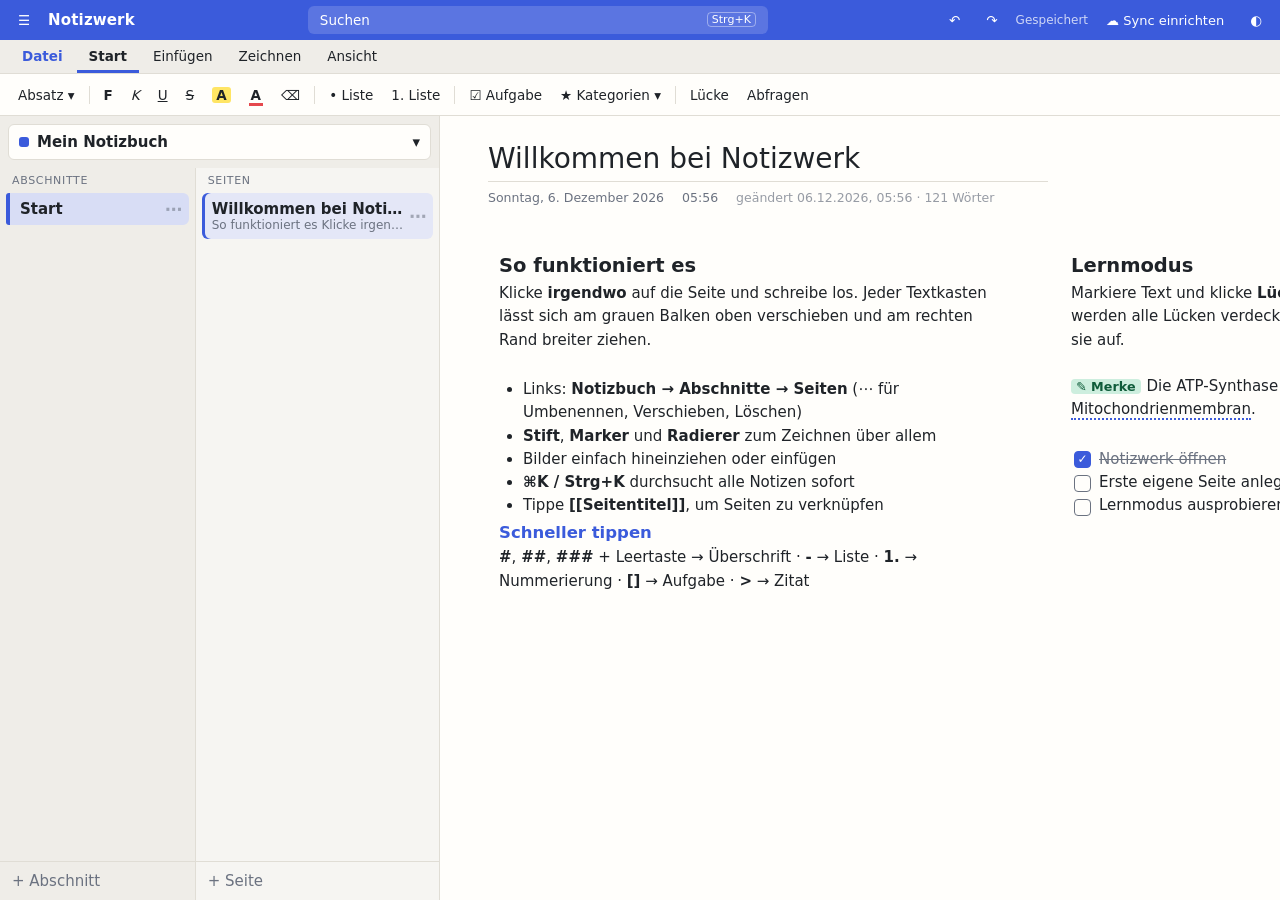
==== index.html @ b9c70dc5 "Große Erweiterung: PDF-Folien, Lasso, Rückgängig, Versionen, Zoom und mehr - PDF-Folien als Hintergr" ====
<!doctype html>
<html lang="de">
<head>
<meta charset="utf-8">
<meta name="viewport" content="width=device-width, initial-scale=1">
<title>Notizwerk</title>
<link rel="manifest" href="manifest.webmanifest">
<link rel="icon" href="icon.svg">
<link rel="apple-touch-icon" href="icon-180.png">
<meta name="apple-mobile-web-app-capable" content="yes">
<meta name="mobile-web-app-capable" content="yes">
<meta name="apple-mobile-web-app-title" content="Notizwerk">
<meta name="theme-color" content="#3b5bdb">
<link rel="stylesheet" href="style.css">
</head>
<body>
<div id="app">
  <header id="toolbar">
    <div id="appbar">
      <button data-act="nav" title="Navigation ein-/ausblenden">☰</button>
      <span class="brand">Notizwerk</span>
      <button id="searchBox" data-act="search" title="Alle Notizen durchsuchen">Suchen <kbd>⌘K</kbd></button>
      <button data-act="undo" title="Rückgängig (Strg/⌘+Z)">↶</button>
      <button data-act="redo" title="Wiederholen (Strg/⌘+Umschalt+Z)">↷</button>
      <span id="saveState"></span>
      <button id="syncBtn" data-act="sync" title="Synchronisation">☁ Sync</button>
      <button data-act="theme" title="Hell/Dunkel">◐</button>
    </div>
    <div id="tabs">
      <button data-act="file" class="file">Datei</button>
      <button data-act="tab" data-tab="start" class="on">Start</button>
      <button data-act="tab" data-tab="insert">Einfügen</button>
      <button data-act="tab" data-tab="draw">Zeichnen</button>
      <button data-act="tab" data-tab="view">Ansicht</button>
    </div>
    <div id="ribbon">
      <div class="rb" data-rb="start">
        <button data-act="para" title="Absatzformat">Absatz ▾</button>
        <span class="sep"></span>
        <button data-act="bold" title="Fett (Strg/⌘+B)"><b>F</b></button>
        <button data-act="italic" title="Kursiv (Strg/⌘+I)"><i>K</i></button>
        <button data-act="underline" title="Unterstrichen (Strg/⌘+U)"><u>U</u></button>
        <button data-act="strike" title="Durchgestrichen"><s>S</s></button>
        <button data-act="hilite" title="Hervorheben"><span class="ico-h">A</span></button>
        <button data-act="color" title="Textfarbe"><span class="ico-a">A</span></button>
        <button data-act="clear" title="Formatierung entfernen">⌫</button>
        <span class="sep"></span>
        <button data-act="ul" title="Aufzählung">• Liste</button>
        <button data-act="ol" title="Nummerierung">1. Liste</button>
        <span class="sep"></span>
        <button data-act="todo" title="Aufgabenliste">☑ Aufgabe</button>
        <button data-act="tag" title="Zeile markieren">★ Kategorien ▾</button>
        <span class="sep"></span>
        <button data-act="cloze" title="Markierten Text zur Lücke machen">Lücke</button>
        <button data-act="study" title="Lernmodus: Lücken verdecken">Abfragen</button>
      </div>
      <div class="rb" data-rb="insert" hidden>
        <button data-act="table" title="Tabelle einfügen">▦ Tabelle</button>
        <button data-act="image" title="Bild einfügen">▣ Bild</button>
        <button data-act="pdf" title="PDF oder Vorlesungsfolien als Hintergrund einfügen – zum Draufschreiben">▤ PDF-Folien</button>
        <button data-act="attach" title="Beliebige Datei anhängen">📎 Datei</button>
        <button data-act="audio" title="Tonaufnahme starten/stoppen">● Aufnahme</button>
        <button data-act="formula" title="Formel in LaTeX-Schreibweise">∑ Formel</button>
        <span class="sep"></span>
        <button data-act="link" title="Weblink">Link</button>
        <button data-act="plink" title="Auf eine andere Seite verlinken (oder [[Titel]] tippen)">Seitenlink</button>
        <span class="sep"></span>
        <button data-act="ocr" title="Text in den Bildern dieser Seite erkennen, damit die Suche ihn findet">Texterkennung</button>
        <span class="sep"></span>
        <button data-act="newpage" title="Neue Seite (Alt+N)">+ Neue Seite</button>
      </div>
      <div class="rb" data-rb="draw" hidden>
        <div class="grp seg" id="modes">
          <button data-act="mode" data-mode="text" class="on" title="Tippen und Auswählen (Esc)">Auswählen</button>
          <button data-act="mode" data-mode="pen" title="Stift">Stift</button>
          <button data-act="mode" data-mode="marker" title="Textmarker">Marker</button>
          <button data-act="mode" data-mode="erase" title="Radierer">Radierer</button>
          <button data-act="mode" data-mode="lasso" title="Gezeichnetes auswählen, verschieben, vergrößern">Lasso</button>
          <button data-act="shapes" title="Linie, Pfeil, Rechteck, Ellipse">Formen ▾</button>
        </div>
        <div class="grp" id="drawtools" hidden></div>
      </div>
      <div class="rb" data-rb="view" hidden>
        <button data-act="nav" title="Navigation ein-/ausblenden">☰ Navigation</button>
        <button data-act="paper" title="Seitenhintergrund">Hilfslinien ▾</button>
        <button data-act="theme" title="Hell/Dunkel">◐ Dunkler Modus</button>
        <span class="sep"></span>
        <button data-act="zoomout" title="Verkleinern">−</button>
        <button data-act="zoom0" id="zoomLbl" title="Zurück auf 100 %">100 %</button>
        <button data-act="zoomin" title="Vergrößern">+</button>
      </div>
    </div>
  </header>
  <div id="body">
    <nav id="nav">
      <button id="nbBtn"></button>
      <div class="cols">
        <div class="col"><div class="colhead">Abschnitte</div><div id="sections"></div><button class="add" id="addSec">+ Abschnitt</button></div>
        <div class="col"><div class="colhead">Seiten</div><div id="pages"></div><button class="add" id="addPage">+ Seite</button></div>
      </div>
    </nav>
    <main id="main">
      <div id="scroller">
        <div id="pagehead">
          <input id="title" placeholder="Unbenannte Seite" autocomplete="off">
          <div id="meta"></div>
        </div>
        <div id="zoombox"><div id="canvas"><svg id="ink"></svg></div></div>
        <div id="lockscreen"><p>🔒 Dieser Abschnitt ist gesperrt.</p><button class="primary" id="unlockBtn">Entsperren</button></div>
        <div id="backlinks"></div>
      </div>
    </main>
  </div>
</div>
<div id="overlay"></div>
<div id="toasts"></div>
<input type="file" id="imgFile" accept="image/*" multiple hidden>
<input type="file" id="pdfFile" accept="application/pdf,.pdf" hidden>
<input type="file" id="anyFile" multiple hidden>
<input type="file" id="jsonFile" accept=".json,application/json" hidden>
<script src="config.js"></script>
<script src="app.js"></script>
<script src="extras.js"></script>
<script src="sync.js"></script>
</body>
</html>
---- style.css ----
:root{
  --bg:#f6f5f2;--panel:#efede8;--paper:#fffefb;--fg:#1f2328;--mut:#6b7280;--line:#e0ddd5;
  --acc:#3b5bdb;--acc-soft:#e3e9ff;--bar:#3b5bdb;--danger:#d93843;--shadow:0 10px 40px rgba(20,20,40,.18);
  font-family:system-ui,-apple-system,"Segoe UI",Roboto,sans-serif;font-size:15px;color:var(--fg);
}
:root[data-theme=dark]{
  --bg:#15171b;--panel:#1b1e23;--paper:#1f2228;--fg:#e6e8eb;--mut:#939ba7;--line:#30343d;
  --acc:#8ea2ff;--acc-soft:#2a3158;--bar:#232a4d;--danger:#ff6b74;--shadow:0 10px 40px rgba(0,0,0,.55);
  color-scheme:dark;
}
*{box-sizing:border-box}
html,body{height:100%;margin:0;background:var(--bg);overflow:hidden}
button,input{font:inherit;color:inherit}
button{cursor:pointer;border:0;background:none;border-radius:6px;padding:5px 8px;white-space:nowrap}
button:hover{background:var(--line)}
kbd{font:inherit;font-size:11px;color:var(--mut);border:1px solid var(--line);border-radius:4px;padding:0 4px;margin-left:4px}
#app{display:flex;flex-direction:column;height:100%}

/* Toolbar */
#toolbar{background:var(--panel);border-bottom:1px solid var(--line);font-size:13.5px}
#appbar{display:flex;align-items:center;gap:10px;padding:6px 10px;background:var(--bar);color:#fff}
#appbar button:hover{background:rgba(255,255,255,.18)}
#appbar .brand{font-weight:650;font-size:15px;letter-spacing:.01em}
#searchBox{flex:0 1 460px;margin:0 auto;text-align:left;background:rgba(255,255,255,.16);padding:6px 12px;display:flex;justify-content:space-between}
#searchBox kbd{color:inherit;border-color:rgba(255,255,255,.4)}
#appbar #saveState{color:rgba(255,255,255,.75);margin:0}
#syncBtn{font-size:13px}
.modal button:disabled{opacity:.5;cursor:default}
#tabs{display:flex;gap:2px;padding:2px 10px 0}
#tabs button{border-radius:0;padding:6px 12px;border-bottom:3px solid transparent}
#tabs button:hover{background:none;border-bottom-color:var(--line)}
#toolbar #tabs button.on{background:none;color:var(--fg);font-weight:650;border-bottom-color:var(--acc)}
#tabs .file{color:var(--acc);font-weight:600}
.rb{display:flex;flex-wrap:wrap;align-items:center;gap:2px;padding:5px 10px;min-height:42px;background:var(--paper);border-top:1px solid var(--line)}
.rb[hidden]{display:none}
#toolbar .grp{display:flex;flex-wrap:wrap;align-items:center;gap:2px}
#toolbar .grp[hidden]{display:none}
#toolbar .seg{background:var(--line);border-radius:8px;padding:2px;margin:0 6px 0 0}
#toolbar .seg button{padding:4px 10px}
#toolbar .seg button.on{background:var(--paper);box-shadow:0 1px 2px rgba(0,0,0,.15)}
#toolbar button.on{background:var(--acc-soft);color:var(--acc)}
#toolbar .sep{width:1px;height:18px;background:var(--line);margin:0 4px}
#saveState{color:var(--mut);font-size:12px;margin-right:6px}
.ico-a{border-bottom:3px solid #e5484d;padding:0 2px;font-weight:600}
.ico-h{background:rgba(255,212,0,.6);padding:0 4px;border-radius:3px;font-weight:600}
.sw{width:20px;height:20px;border-radius:50%;padding:0;border:2px solid transparent;margin:0 1px}
.sw.on{border-color:var(--fg);box-shadow:0 0 0 2px var(--paper) inset}
.wbtn{display:inline-flex;align-items:center;justify-content:center;width:28px;height:26px;padding:0}
.wbtn i{display:block;background:var(--fg);border-radius:50%}

/* Layout */
#body{flex:1;display:flex;min-height:0}
#nav{width:440px;max-width:60vw;display:flex;flex-direction:column;background:var(--panel);border-right:1px solid var(--line);flex:none}
body.nonav #nav{display:none}
#nbBtn{display:flex;align-items:center;gap:8px;margin:8px;padding:8px 10px;text-align:left;font-size:15px;border:1px solid var(--line);background:var(--paper)}
#nbBtn b{flex:1;overflow:hidden;text-overflow:ellipsis}
.dot{width:10px;height:10px;border-radius:3px;flex:none}
.cols{flex:1;display:flex;min-height:0}
.col{flex:1;min-width:0;display:flex;flex-direction:column;overflow:hidden}
.col:first-child{flex:.8;border-right:1px solid var(--line)}
.colhead{font-size:11px;letter-spacing:.06em;text-transform:uppercase;color:var(--mut);padding:6px 12px}
#sections,#pages{flex:1;overflow-y:auto;padding:0 6px}
.add{color:var(--mut);text-align:left;border-top:1px solid var(--line);border-radius:0;padding:10px 12px}
.col:last-child{background:var(--bg)}
.sec,.pg{position:relative;padding:7px 10px;border-radius:6px;cursor:pointer;overflow:hidden;text-overflow:ellipsis;white-space:nowrap;user-select:none;margin-bottom:1px}
.sec,.pg{padding-right:30px}
.sec .more,.pg .more{position:absolute;right:3px;top:50%;transform:translateY(-50%);width:24px;height:26px;padding:0;border-radius:6px;color:var(--mut);opacity:.55;font-size:17px;line-height:1}
.sec:hover .more,.pg:hover .more{opacity:1}
.sec{border-left:4px solid var(--c);border-radius:3px 6px 6px 3px}
.sec:hover,.pg:hover{background:var(--line)}
.sec.on{background:color-mix(in srgb,var(--c) 20%,var(--paper));font-weight:600}
.pg.on{background:color-mix(in srgb,var(--c) 14%,var(--paper));box-shadow:inset 3px 0 0 var(--c);font-weight:600}
.pg small{display:block;color:var(--mut);font-size:12px;overflow:hidden;text-overflow:ellipsis;font-weight:400}
.pg.lvl1{margin-left:16px}.pg.lvl2{margin-left:32px}
.pg .t.empty{color:var(--mut);font-style:italic}
.dropB{box-shadow:inset 0 2px 0 var(--acc)!important}
.dropA{box-shadow:inset 0 -2px 0 var(--acc)!important}
.dropOn{outline:2px solid var(--acc)}

#main{flex:1;min-width:0;background:var(--paper);display:flex}
#scroller{flex:1;overflow:auto}
#pagehead{padding:26px 48px 8px;position:sticky;left:0;max-width:100%}
#title{width:min(100%,560px);display:block;border:0;border-bottom:1px solid var(--line);outline:0;background:none;font-size:28px;font-weight:400;padding:0 0 6px}
#title:focus{border-bottom-color:var(--acc)}
#title::placeholder{color:var(--mut);opacity:.6}
#meta{color:var(--mut);font-size:12.5px;margin-top:8px;display:flex;gap:18px;flex-wrap:wrap}
#meta .more{opacity:.7}

/* Canvas */
#zoombox{min-width:100%}
#canvas{position:relative;cursor:text;transform-origin:0 0}
#canvas[data-paper=lines]{background:repeating-linear-gradient(transparent 0 27px,var(--line) 27px 28px)}
#canvas[data-paper=grid]{background:linear-gradient(var(--line) 1px,transparent 1px) 0 0/24px 24px,linear-gradient(90deg,var(--line) 1px,transparent 1px) 0 0/24px 24px}
#canvas[data-paper=dots]{background:radial-gradient(var(--line) 1.3px,transparent 1.4px) 0 0/22px 22px}
#ink{position:absolute;inset:0;width:100%;height:100%;pointer-events:none;color:var(--fg);z-index:5;overflow:visible}
#ink path{fill:none;stroke-linecap:round;stroke-linejoin:round}
#canvas.drawing{cursor:crosshair}
#canvas.drawing,#canvas.drawing #ink{-webkit-user-select:none;user-select:none;-webkit-touch-callout:none;-webkit-tap-highlight-color:transparent}
#canvas.drawing #ink{pointer-events:all;touch-action:none}
.block{position:absolute;border:1px solid transparent;border-radius:0 0 6px 6px}
.block:hover,.block:focus-within{border-color:var(--line)}
.bh{position:absolute;left:-1px;right:-1px;top:-15px;height:15px;background:var(--line);border-radius:6px 6px 0 0;cursor:move;opacity:0;display:flex;align-items:center;justify-content:center;font-size:11px;line-height:1;color:var(--mut);user-select:none;touch-action:none}
.block:hover .bh,.block:focus-within .bh{opacity:1}
.bx{position:absolute;right:2px;top:0;height:15px;padding:0 5px;font-size:13px;line-height:1;color:var(--mut)}
.bx:hover{color:var(--danger);background:none}
.br{position:absolute;right:-5px;top:0;bottom:0;width:9px;cursor:ew-resize;touch-action:none}
.bb{padding:4px 10px;outline:0;min-height:1.6em;line-height:1.55;overflow-wrap:anywhere}
.bb h1,.bb h2,.bb h3{margin:.3em 0 .2em;line-height:1.25}
.bb h1{font-size:1.6em}.bb h2{font-size:1.3em}.bb h3{font-size:1.1em;color:var(--acc)}
.bb ul,.bb ol{margin:.2em 0;padding-left:1.6em}
.bb blockquote{margin:.3em 0;padding:.1em .9em;border-left:3px solid var(--acc);color:var(--mut)}
.bb pre{background:var(--panel);border:1px solid var(--line);border-radius:6px;padding:8px 10px;font:13px ui-monospace,Menlo,Consolas,monospace;white-space:pre-wrap;margin:.3em 0}
.bb a{color:var(--acc);cursor:pointer}
.bb a.plink{text-decoration:none;background:var(--acc-soft);border-radius:4px;padding:0 4px}
.bb a.plink.dead{opacity:.55;text-decoration:line-through}
.bb img{max-width:100%;border-radius:4px;display:block;box-shadow:0 0 0 1px var(--line)}
.bb table{border-collapse:collapse;width:100%;margin:.3em 0}
.bb td,.bb th{border:1px solid var(--line);padding:4px 8px;min-width:40px;vertical-align:top}
.bb tr:first-child td{background:var(--panel);font-weight:600}
.bb ul.todo,.bb ul.todo ul{list-style:none;padding-left:0}
.bb ul.todo li{position:relative;padding-left:28px}
.bb ul.todo li::before{content:"";position:absolute;left:3px;top:.28em;width:15px;height:15px;border:1.5px solid var(--mut);border-radius:4px;cursor:pointer;background:var(--paper)}
.bb ul.todo li.done{color:var(--mut);text-decoration:line-through}
.bb ul.todo li.done::before{background:var(--acc);border-color:var(--acc);content:"✓";color:#fff;font-size:12px;line-height:14px;text-align:center;text-decoration:none}
:root[data-theme=dark] .bb ul.todo li.done::before{color:#15171b}
.bb [data-tag]::before{margin-right:6px;font-size:.85em;font-weight:600;border-radius:4px;padding:0 5px}
.bb li[data-tag]::before{position:static;display:inline;border:0;width:auto;height:auto;background:none}
.bb [data-tag=wichtig]::before{content:"★ Wichtig";background:#ffe9a8;color:#7a5200}
.bb [data-tag=frage]::before{content:"? Frage";background:#e3d6ff;color:#4a2a8a}
.bb [data-tag=merke]::before{content:"✎ Merke";background:#cdeede;color:#0f5c3a}
.bb [data-tag=pruefung]::before{content:"◎ Prüfung";background:#ffd6d9;color:#8f1d27}
.cloze{border-bottom:2px dotted var(--acc)}
#canvas.study .cloze{background:var(--acc-soft);border-radius:4px;cursor:pointer}
#canvas.study .cloze:not(.revealed){color:transparent;user-select:none}
#canvas.study .cloze:not(.revealed) *{visibility:hidden}

#backlinks{padding:16px 48px 60px;color:var(--mut);font-size:13px;position:sticky;left:0}
#backlinks a{color:var(--acc);cursor:pointer;margin-right:12px}

/* Menus, overlay, toasts */
.menu{position:fixed;z-index:100;background:var(--paper);border:1px solid var(--line);border-radius:10px;box-shadow:var(--shadow);padding:5px;min-width:190px;max-height:70vh;overflow:auto;font-size:14px}
.menu .mi{display:block;width:100%;text-align:left;padding:6px 10px}
.menu .mi.danger{color:var(--danger)}
.menu .mi.checked::after{content:"✓";float:right;color:var(--acc)}
.menu hr{border:0;border-top:1px solid var(--line);margin:4px 0}
.menu .head{font-size:11px;text-transform:uppercase;letter-spacing:.06em;color:var(--mut);padding:4px 10px}
.menu .swatches{display:flex;gap:4px;padding:6px 8px;flex-wrap:wrap;max-width:220px}
.menu .swatches button{width:22px;height:22px;border-radius:50%;padding:0;border:1px solid var(--line)}
#overlay{position:fixed;inset:0;background:rgba(10,12,20,.4);z-index:90;display:none;align-items:flex-start;justify-content:center;padding-top:12vh}
#overlay.open{display:flex}
.modal,.palette{background:var(--paper);border:1px solid var(--line);border-radius:14px;box-shadow:var(--shadow);width:min(560px,92vw)}
.modal{padding:18px;display:flex;flex-direction:column;gap:12px}
.modal h3{margin:0;font-size:16px}
.modal p{margin:0;color:var(--mut)}
.modal input{padding:8px 10px;border:1px solid var(--line);border-radius:8px;background:var(--bg);outline:0}
.modal input:focus,.palette input:focus{border-color:var(--acc)}
.modal .row{display:flex;justify-content:flex-end;gap:8px}
.primary{background:var(--acc);color:#fff;padding:7px 14px}
:root[data-theme=dark] .primary{color:#15171b}
.primary:hover{background:var(--acc);filter:brightness(1.1)}
.primary.danger{background:var(--danger)}
.ghost{border:1px solid var(--line);padding:7px 14px}
.palette input{width:100%;border:0;border-bottom:1px solid var(--line);background:none;outline:0;padding:14px 16px;font-size:17px;border-radius:14px 14px 0 0}
.palette .res{max-height:50vh;overflow:auto;padding:6px}
.palette .it{padding:8px 10px;border-radius:8px;cursor:pointer}
.palette .it.on{background:var(--acc-soft)}
.palette .it b{display:block}
.palette .it small{color:var(--mut);display:block;overflow:hidden;text-overflow:ellipsis;white-space:nowrap}
.palette .it .path{float:right;color:var(--mut);font-size:12px;margin-left:10px}
.palette mark{background:rgba(255,212,0,.5);color:inherit;border-radius:2px}
.palette .hint{padding:8px 14px;border-top:1px solid var(--line);color:var(--mut);font-size:12px}
.palette .none{padding:16px;color:var(--mut);text-align:center}
.trash{max-height:50vh;overflow:auto;display:flex;flex-direction:column;gap:4px}
.trash .tr{display:flex;align-items:center;gap:8px;padding:6px 8px;border-radius:8px;background:var(--bg)}
.trash .tr div{flex:1;min-width:0}
.trash .tr small{color:var(--mut);display:block}
#toasts{position:fixed;bottom:18px;left:50%;transform:translateX(-50%);z-index:120;display:flex;flex-direction:column;gap:6px;align-items:center}
.toast{background:var(--fg);color:var(--paper);padding:8px 14px;border-radius:10px;box-shadow:var(--shadow);font-size:14px;display:flex;gap:12px;align-items:center}
.toast button{color:inherit;text-decoration:underline;padding:0}
.toast button:hover{background:none}

/* Erweiterungen */
.sec.lvl1{margin-left:14px}
.pglock{padding:14px 10px;color:var(--mut)}
#lockscreen{display:none;padding:60px 48px;color:var(--mut);font-size:16px}
#lockscreen p{margin:0 0 14px}
body.locked #lockscreen{display:block}
body.locked #pagehead,body.locked #zoombox,body.locked #backlinks{display:none}
#ink .lasso{stroke:var(--acc);stroke-width:1.5;stroke-dasharray:5 4}
#selbox{position:absolute;z-index:6;border:1.5px dashed var(--acc);border-radius:4px;cursor:move;touch-action:none;background:color-mix(in srgb,var(--acc) 6%,transparent)}
#selbox[hidden]{display:none}
.selbar{position:absolute;left:0;bottom:calc(100% + 8px);display:flex;align-items:center;gap:3px;background:var(--paper);border:1px solid var(--line);border-radius:10px;box-shadow:var(--shadow);padding:4px 6px;cursor:default;white-space:nowrap}
.selh{position:absolute;right:-9px;bottom:-9px;width:18px;height:18px;border-radius:50%;background:var(--acc);border:2px solid var(--paper);cursor:nwse-resize}
#drawtools .hint{color:var(--mut);padding:0 6px}
.bb .att{display:inline-block;background:var(--panel);border:1px solid var(--line);border-radius:8px;padding:1px 9px;cursor:pointer;user-select:none;-webkit-user-select:none}
.bb .att:hover{border-color:var(--acc)}
.bb .math{cursor:pointer;padding:0 2px;border-radius:4px}
.bb .math:hover{background:var(--acc-soft)}
#player{position:fixed;left:50%;bottom:16px;transform:translateX(-50%);z-index:110;background:var(--paper);border:1px solid var(--line);border-radius:14px;box-shadow:var(--shadow);padding:8px 10px;display:flex;align-items:center;gap:8px;max-width:94vw}
#player audio{width:min(420px,70vw)}
.vers{max-height:55vh;overflow:auto;display:flex;flex-direction:column;gap:4px}
.vers .tr{display:flex;align-items:center;gap:8px;padding:6px 8px;border-radius:8px;background:var(--bg)}
.vers .tr div{flex:1;min-width:0}
.vers .tr small{color:var(--mut);display:block;overflow:hidden;text-overflow:ellipsis;white-space:nowrap}
.modal .clip{display:inline-block;padding:7px 14px;border-radius:8px;background:var(--acc-soft);color:var(--acc);text-decoration:none;font-weight:600;align-self:flex-start}

@media (max-width:820px){
  #nav{position:absolute;z-index:20;top:0;bottom:0;left:0;width:min(440px,92vw);max-width:none;box-shadow:var(--shadow)}
  #body{position:relative}
  #pagehead{padding:18px 18px 8px}
  #backlinks{padding:16px 18px 60px}
}
@media print{
  html,body{overflow:visible;height:auto;background:#fff}
  #toolbar,#nav,#toasts,#overlay,.bh,.br{display:none!important}
  #app,#body,#main,#scroller{display:block;overflow:visible;height:auto}
  .block{border-color:transparent!important}
}
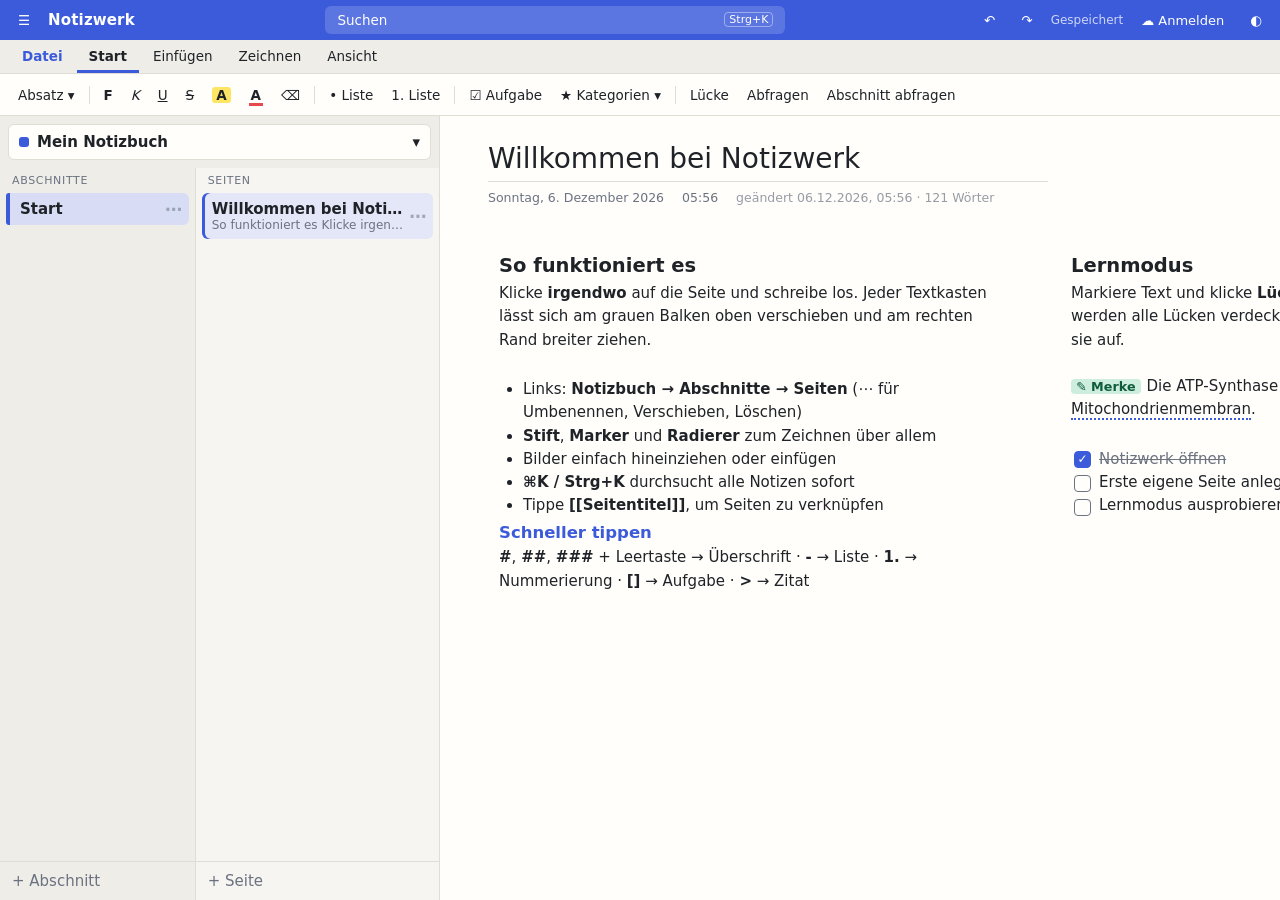
==== commit 6a78d96b: "Abschnitts-Abfrage und Abdeckungen für Handschrift und PDF-Folien - Start → Abschnitt abfragen: alle" ====
--- a/index.html
+++ b/index.html
@@ -53,12 +53,13 @@
         <span class="sep"></span>
         <button data-act="cloze" title="Markierten Text zur Lücke machen">Lücke</button>
         <button data-act="study" title="Lernmodus: Lücken verdecken">Abfragen</button>
+        <button data-act="quiz" title="Alle Lücken und Abdeckungen dieses Abschnitts nacheinander abfragen">Abschnitt abfragen</button>
       </div>
       <div class="rb" data-rb="insert" hidden>
         <button data-act="table" title="Tabelle einfügen">▦ Tabelle</button>
         <button data-act="image" title="Bild einfügen">▣ Bild</button>
         <button data-act="pdf" title="PDF oder Vorlesungsfolien als Hintergrund einfügen – zum Draufschreiben">▤ PDF-Folien</button>
-        <button data-act="attach" title="Beliebige Datei anhängen">📎 Datei</button>
+        <button data-act="attach" title="Datei, Foto oder PDF einfügen – bei Fotos und PDFs mit Auswahl: sichtbar oder nur als Link">📎 Datei</button>
         <button data-act="audio" title="Tonaufnahme starten/stoppen">● Aufnahme</button>
         <button data-act="formula" title="Formel in LaTeX-Schreibweise">∑ Formel</button>
         <span class="sep"></span>
@@ -76,6 +77,7 @@
           <button data-act="mode" data-mode="marker" title="Textmarker">Marker</button>
           <button data-act="mode" data-mode="erase" title="Radierer">Radierer</button>
           <button data-act="mode" data-mode="lasso" title="Gezeichnetes auswählen, verschieben, vergrößern">Lasso</button>
+          <button data-act="mode" data-mode="cover" title="Rechteck über Handschrift oder eine Folie ziehen – wird beim Abfragen verdeckt">Abdecken</button>
           <button data-act="shapes" title="Linie, Pfeil, Rechteck, Ellipse">Formen ▾</button>
         </div>
         <div class="grp" id="drawtools" hidden></div>
--- a/style.css
+++ b/style.css
@@ -180,6 +180,35 @@
 .toast button:hover{background:none}
 
 /* Erweiterungen */
+.cover{position:absolute;z-index:6;border:1.5px dashed var(--acc);border-radius:6px;background:color-mix(in srgb,var(--acc) 7%,transparent);pointer-events:none}
+#canvas.study .cover,.qclip .cover{background:color-mix(in srgb,var(--acc) 28%,var(--paper));border-style:solid;pointer-events:auto;cursor:pointer}
+#canvas.study .cover.revealed,.qclip .cover.revealed{background:transparent;border-style:dashed}
+.modal.quiz{width:min(760px,94vw);max-height:84vh;overflow:auto;outline:0}
+.quiz .qhead{color:var(--mut);font-size:13px}
+.quiz .qtext{font-size:17px;padding:14px 16px;background:var(--bg);border-radius:10px;min-height:0}
+.qgap{background:var(--acc-soft);border-radius:4px;color:transparent;padding:0 4px}
+.qgap *{visibility:hidden}
+.quiz.revealed .qgap{color:inherit;font-weight:650}
+.quiz.revealed .qgap *{visibility:visible}
+.qother{background:var(--line);color:transparent;border-radius:4px}
+.qother *{visibility:hidden}
+.qclip{position:relative;overflow:hidden;border:1px solid var(--line);border-radius:10px;background:var(--paper);margin:0 auto;max-width:100%}
+.qpage{position:absolute;left:0;top:0;transform-origin:0 0}
+.qclip .bh,.qclip .br{display:none}
+.qclip .block{border-color:transparent!important}
+.qclip svg{position:absolute;inset:0;width:100%;height:100%;overflow:visible;z-index:5;color:var(--fg);pointer-events:none}
+.qclip svg path{fill:none;stroke-linecap:round;stroke-linejoin:round}
+.qclip .cloze{background:var(--line);color:transparent}
+.quiz .qres{margin:0;padding-left:18px;max-height:40vh;overflow:auto}
+.quiz .qres li{cursor:pointer;padding:3px 0}
+.quiz .qres li:hover{color:var(--acc)}
+.quiz button.no{color:var(--danger)}
+.quiz .row{flex-wrap:wrap}
+.bb img[data-att]{background:var(--panel);min-height:40px}
+.bb img.missing{outline:2px dashed var(--line);cursor:pointer}
+.modal .choice{display:block;text-align:left;white-space:normal;border:1px solid var(--line);border-radius:10px;padding:10px 12px}
+.modal .choice:hover{border-color:var(--acc);background:var(--acc-soft)}
+.modal .choice small{display:block;color:var(--mut);margin-top:3px;line-height:1.4}
 .sec.lvl1{margin-left:14px}
 .pglock{padding:14px 10px;color:var(--mut)}
 #lockscreen{display:none;padding:60px 48px;color:var(--mut);font-size:16px}
@@ -212,7 +241,7 @@
 }
 @media print{
   html,body{overflow:visible;height:auto;background:#fff}
-  #toolbar,#nav,#toasts,#overlay,.bh,.br{display:none!important}
+  #toolbar,#nav,#toasts,#overlay,.bh,.br,.cover{display:none!important}
   #app,#body,#main,#scroller{display:block;overflow:visible;height:auto}
   .block{border-color:transparent!important}
 }
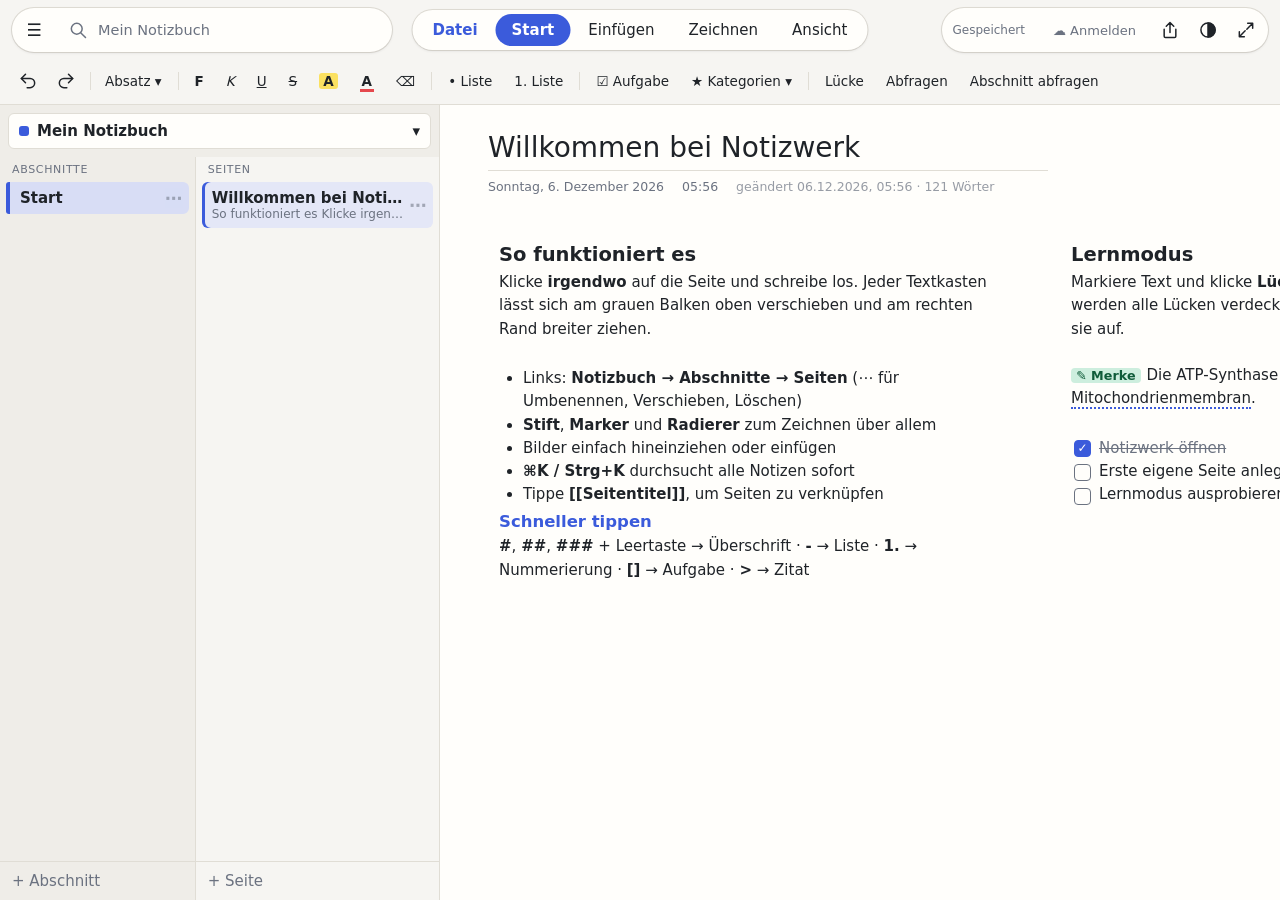
==== commit 60c51a45: "Kopfzeile im Pillen-Stil: Suche mit Notizbuchname, Reiter mittig, Symbolgruppe rechts - Rückgängig/W" ====
--- a/index.html
+++ b/index.html
@@ -16,24 +16,32 @@
 <body>
 <div id="app">
   <header id="toolbar">
-    <div id="appbar">
-      <button data-act="nav" title="Navigation ein-/ausblenden">☰</button>
-      <span class="brand">Notizwerk</span>
-      <button id="searchBox" data-act="search" title="Alle Notizen durchsuchen">Suchen <kbd>⌘K</kbd></button>
-      <button data-act="undo" title="Rückgängig (Strg/⌘+Z)">↶</button>
-      <button data-act="redo" title="Wiederholen (Strg/⌘+Umschalt+Z)">↷</button>
-      <span id="saveState"></span>
-      <button id="syncBtn" data-act="sync" title="Synchronisation">☁ Sync</button>
-      <button data-act="theme" title="Hell/Dunkel">◐</button>
-    </div>
-    <div id="tabs">
-      <button data-act="file" class="file">Datei</button>
-      <button data-act="tab" data-tab="start" class="on">Start</button>
-      <button data-act="tab" data-tab="insert">Einfügen</button>
-      <button data-act="tab" data-tab="draw">Zeichnen</button>
-      <button data-act="tab" data-tab="view">Ansicht</button>
+    <div id="topbar">
+      <div class="pill" id="leftpill">
+        <button data-act="nav" class="ic" title="Navigation ein-/ausblenden">☰</button>
+        <button id="searchBox" data-act="search" title="Alle Notizen durchsuchen (⌘K)"><svg class="ico" viewBox="0 0 24 24"><circle cx="10.5" cy="10.5" r="6.5"/><path d="M15.5 15.5 21 21"/></svg><span id="nbLabel">Notizwerk</span></button>
+      </div>
+      <div class="pill" id="tabs">
+        <button data-act="file" class="file">Datei</button>
+        <button data-act="tab" data-tab="start" class="on">Start</button>
+        <button data-act="tab" data-tab="insert">Einfügen</button>
+        <button data-act="tab" data-tab="draw">Zeichnen</button>
+        <button data-act="tab" data-tab="view">Ansicht</button>
+      </div>
+      <div class="pill" id="rightpill">
+        <span id="saveState"></span>
+        <button id="syncBtn" data-act="sync" title="Synchronisation und Einstellungen">☁ Sync</button>
+        <button data-act="share" class="ic" title="Seite teilen"><svg class="ico" viewBox="0 0 24 24"><path d="M12 15V3M7.5 7.5 12 3l4.5 4.5"/><path d="M5 11v8.5A1.5 1.5 0 0 0 6.5 21h11a1.5 1.5 0 0 0 1.5-1.5V11"/></svg></button>
+        <button data-act="theme" class="ic" title="Hell/Dunkel"><svg class="ico" viewBox="0 0 24 24"><circle cx="12" cy="12" r="8.5"/><path d="M12 3.5v17a8.5 8.5 0 0 0 0-17Z" style="fill:currentColor"/></svg></button>
+        <button data-act="focus" class="ic" title="Navigation ausblenden (Vollansicht)"><svg class="ico" viewBox="0 0 24 24"><path d="M14 4h6v6M20 4l-7 7M10 20H4v-6M4 20l7-7"/></svg></button>
+      </div>
     </div>
     <div id="ribbon">
+      <div class="rbfix">
+        <button data-act="undo" class="ic" title="Rückgängig (Strg/⌘+Z)"><svg class="ico" viewBox="0 0 24 24"><path d="M9 14 4 9l5-5"/><path d="M4 9h10.5a5.5 5.5 0 0 1 0 11H11"/></svg></button>
+        <button data-act="redo" class="ic" title="Wiederholen (Strg/⌘+Umschalt+Z)"><svg class="ico" viewBox="0 0 24 24"><path d="m15 14 5-5-5-5"/><path d="M20 9H9.5a5.5 5.5 0 0 0 0 11H13"/></svg></button>
+        <span class="sep"></span>
+      </div>
       <div class="rb" data-rb="start">
         <button data-act="para" title="Absatzformat">Absatz ▾</button>
         <span class="sep"></span>
--- a/style.css
+++ b/style.css
@@ -17,22 +17,32 @@
 #app{display:flex;flex-direction:column;height:100%}
 
 /* Toolbar */
-#toolbar{background:var(--panel);border-bottom:1px solid var(--line);font-size:13.5px}
-#appbar{display:flex;align-items:center;gap:10px;padding:6px 10px;background:var(--bar);color:#fff}
-#appbar button:hover{background:rgba(255,255,255,.18)}
-#appbar .brand{font-weight:650;font-size:15px;letter-spacing:.01em}
-#searchBox{flex:0 1 460px;margin:0 auto;text-align:left;background:rgba(255,255,255,.16);padding:6px 12px;display:flex;justify-content:space-between}
-#searchBox kbd{color:inherit;border-color:rgba(255,255,255,.4)}
-#appbar #saveState{color:rgba(255,255,255,.75);margin:0}
-#syncBtn{font-size:13px}
-.modal button:disabled{opacity:.5;cursor:default}
-#tabs{display:flex;gap:2px;padding:2px 10px 0}
-#tabs button{border-radius:0;padding:6px 12px;border-bottom:3px solid transparent}
-#tabs button:hover{background:none;border-bottom-color:var(--line)}
-#toolbar #tabs button.on{background:none;color:var(--fg);font-weight:650;border-bottom-color:var(--acc)}
+#toolbar{background:var(--bg);font-size:13.5px;padding-top:max(6px,env(safe-area-inset-top))}
+/* Kopfzeile: drei schwebende „Pillen“ – Suche, Reiter, Symbole */
+#topbar{display:flex;align-items:center;gap:10px;padding:2px 12px 6px}
+.pill{display:flex;align-items:center;gap:2px;background:var(--paper);border-radius:999px;padding:4px;box-shadow:0 1px 3px rgba(20,20,40,.1),0 0 0 1px var(--line)}
+#leftpill{flex:0 1 380px;min-width:0}
+#rightpill{margin-left:auto}
+.pill button{border-radius:999px;padding:7px 14px}
+.pill button.ic{width:36px;height:36px;padding:0;display:inline-flex;align-items:center;justify-content:center;font-size:17px}
+.ico{width:20px;height:20px;fill:none;stroke:currentColor;stroke-width:1.8;stroke-linecap:round;stroke-linejoin:round;flex:none}
+#searchBox{flex:1;min-width:0;display:flex;align-items:center;gap:10px;text-align:left;color:var(--mut);font-size:14.5px}
+#nbLabel{overflow:hidden;text-overflow:ellipsis;white-space:nowrap}
+#tabs{position:absolute;left:50%;transform:translateX(-50%)}
+#topbar{position:relative}
+#tabs button{font-size:15px;padding:7px 16px}
+#toolbar #tabs button.on{background:var(--acc);color:#fff;font-weight:650}
+:root[data-theme=dark] #toolbar #tabs button.on{color:#15171b}
 #tabs .file{color:var(--acc);font-weight:600}
-.rb{display:flex;flex-wrap:wrap;align-items:center;gap:2px;padding:5px 10px;min-height:42px;background:var(--paper);border-top:1px solid var(--line)}
+#saveState{color:var(--mut);font-size:12px;padding:0 6px;white-space:nowrap}
+#syncBtn{font-size:13px;color:var(--mut)}
+/* Werkzeugzeile darunter, ohne Kasten */
+#ribbon{display:flex;align-items:center;padding:0 10px;border-bottom:1px solid var(--line)}
+.rbfix{display:flex;align-items:center;gap:2px;flex:none}
+.rbfix button.ic{width:36px;height:36px;padding:0;display:inline-flex;align-items:center;justify-content:center;border-radius:10px}
+.rb{flex:1;display:flex;flex-wrap:wrap;align-items:center;gap:2px;padding:4px 0;min-height:46px}
 .rb[hidden]{display:none}
+.rb button{border-radius:10px;padding:6px 10px}
 #toolbar .grp{display:flex;flex-wrap:wrap;align-items:center;gap:2px}
 #toolbar .grp[hidden]{display:none}
 #toolbar .seg{background:var(--line);border-radius:8px;padding:2px;margin:0 6px 0 0}
@@ -233,7 +243,20 @@
 .vers .tr small{color:var(--mut);display:block;overflow:hidden;text-overflow:ellipsis;white-space:nowrap}
 .modal .clip{display:inline-block;padding:7px 14px;border-radius:8px;background:var(--acc-soft);color:var(--acc);text-decoration:none;font-weight:600;align-self:flex-start}
 
+@media (max-width:1100px){
+  #tabs{position:static;transform:none}
+}
 @media (max-width:820px){
+  #topbar{flex-wrap:wrap;gap:6px}
+  #leftpill{flex:1 1 0}
+  #tabs{order:3;flex:1 1 100%;overflow-x:auto;justify-content:space-between;scrollbar-width:none}
+  #tabs button{padding:7px 10px;font-size:14px}
+  #saveState{display:none}
+  #rightpill [data-act=theme]{display:none}
+  #syncBtn{padding:7px 9px;font-size:12px}
+  .rb{flex-wrap:nowrap;overflow-x:auto;scrollbar-width:none;-webkit-overflow-scrolling:touch}
+  .rb::-webkit-scrollbar,#tabs::-webkit-scrollbar{display:none}
+  .rb .sep{flex:none}
   #nav{position:absolute;z-index:20;top:0;bottom:0;left:0;width:min(440px,92vw);max-width:none;box-shadow:var(--shadow)}
   #body{position:relative}
   #pagehead{padding:18px 18px 8px}
